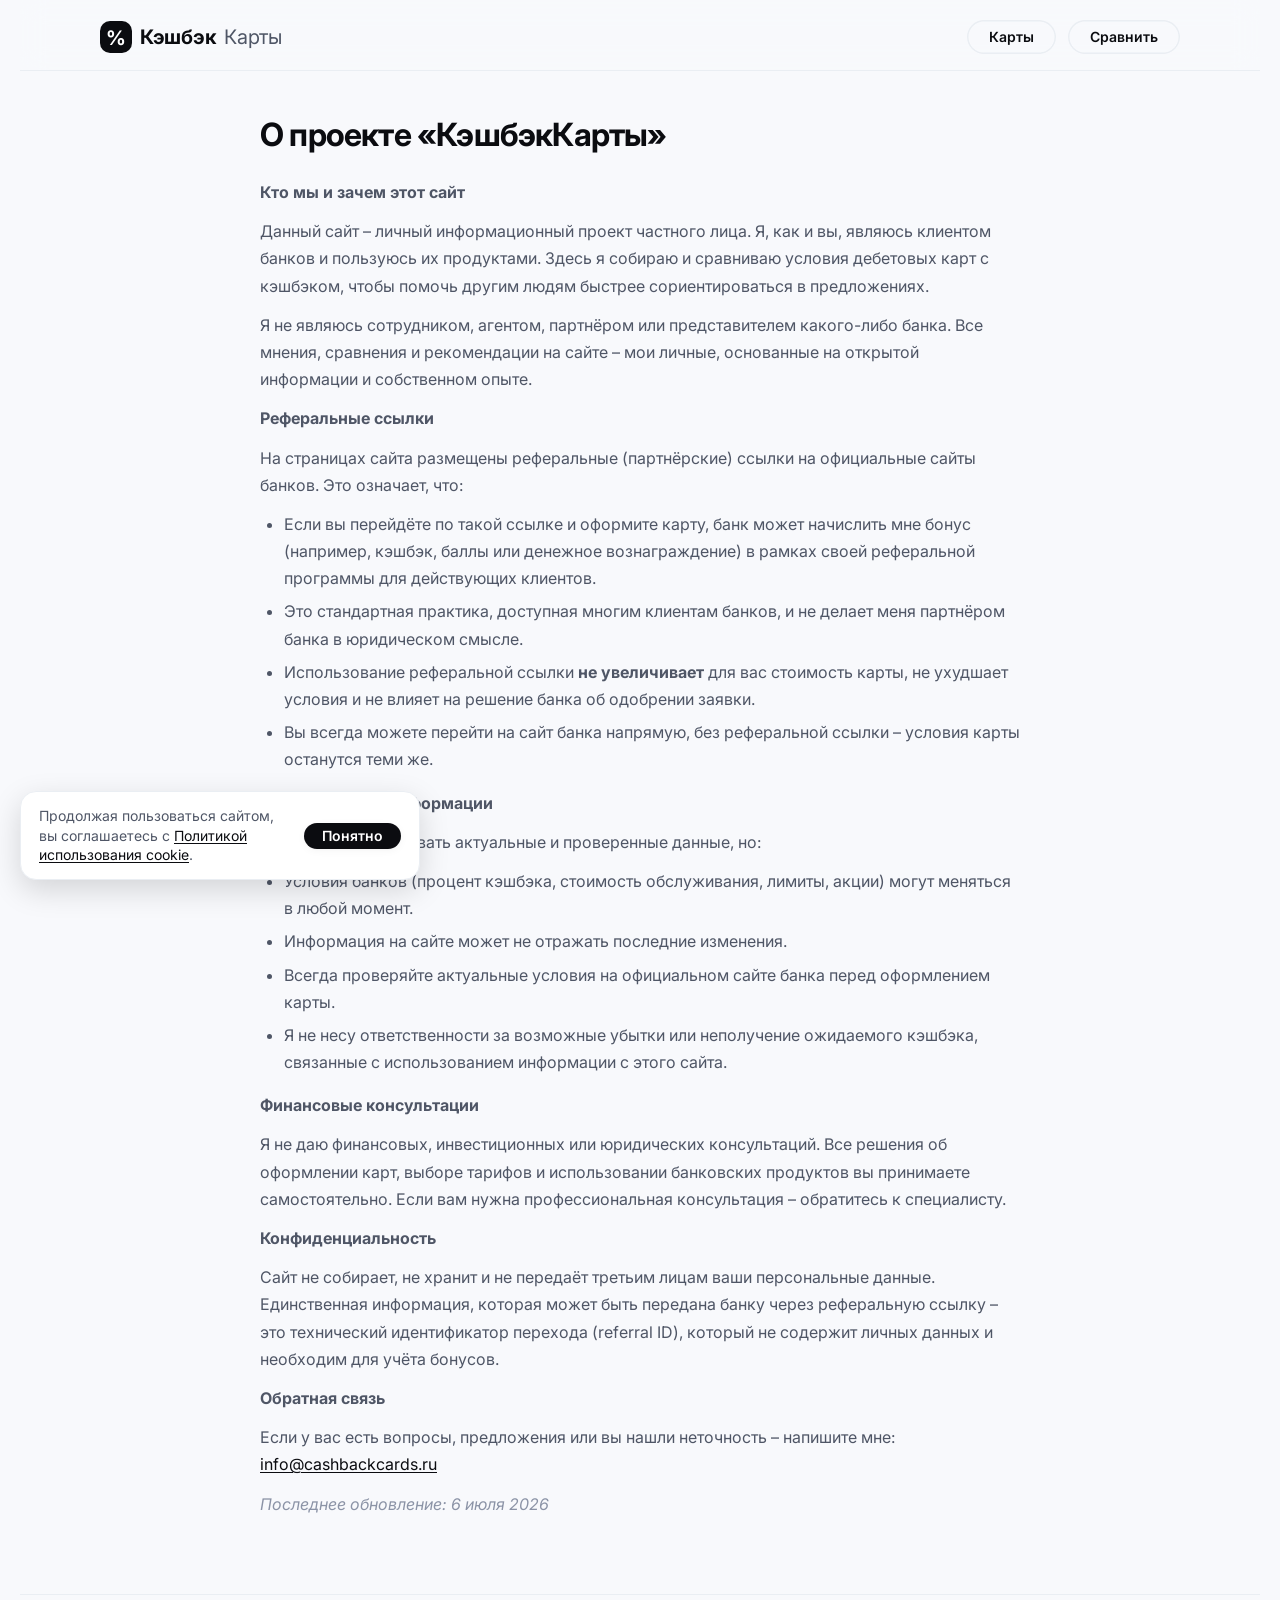
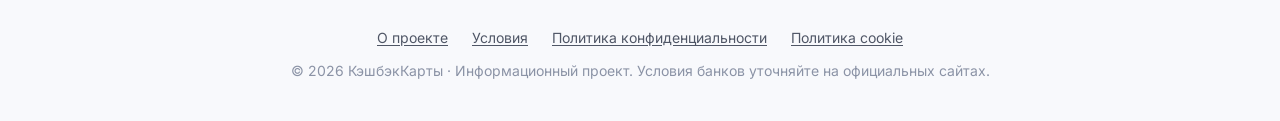
==== about.html @ fc5d35d4 "Add files via upload" ====
<!DOCTYPE html>
<html lang="ru">
<head>
    <meta charset="UTF-8" />
    <meta name="viewport" content="width=device-width, initial-scale=1.0" />
    <title>О проекте — КэшбэкКарты</title>
    <link rel="stylesheet" href="https://cdnjs.cloudflare.com/ajax/libs/font-awesome/6.0.0-beta3/css/all.min.css" />
    <link rel="preconnect" href="https://fonts.googleapis.com" />
    <link rel="preconnect" href="https://fonts.gstatic.com" crossorigin />
    <link href="https://fonts.googleapis.com/css2?family=Inter:opsz,wght@14..32,400;14..32,500;14..32,600;14..32,700&display=swap" rel="stylesheet" />
    <link rel="stylesheet" href="styles.css" />
</head>
<body>

    <!-- ===== HEADER ===== -->
    <header class="header">
        <div class="container">
            <a href="index.html" class="logo">
                <svg width="32" height="32" viewBox="0 0 32 32" fill="none" xmlns="http://www.w3.org/2000/svg">
                    <rect width="32" height="32" rx="10" fill="#0b0c10" />
                    <text x="50%" y="52%" dominant-baseline="central" text-anchor="middle" fill="#fff" font-size="20" font-weight="700" font-family="Inter, sans-serif">%</text>
                </svg>
                Кэшбэк<span>Карты</span>
            </a>
            <div class="header-actions">
                <a href="index.html#cards" class="btn btn-sm btn-outline">Карты</a>
                <a href="index.html#compare" class="btn btn-sm btn-outline">Сравнить</a>
            </div>
        </div>
    </header>

    <!-- ===== MAIN CONTENT ===== -->
    <main class="content-page">
        <h1>О проекте «КэшбэкКарты»</h1>

        <p><strong>Кто мы и зачем этот сайт</strong></p>
        <p>Данный сайт – личный информационный проект частного лица. Я, как и вы, являюсь клиентом банков и пользуюсь их продуктами. Здесь я собираю и сравниваю условия дебетовых карт с кэшбэком, чтобы помочь другим людям быстрее сориентироваться в предложениях.</p>
        <p>Я не являюсь сотрудником, агентом, партнёром или представителем какого-либо банка. Все мнения, сравнения и рекомендации на сайте – мои личные, основанные на открытой информации и собственном опыте.</p>

        <p><strong>Реферальные ссылки</strong></p>
        <p>На страницах сайта размещены реферальные (партнёрские) ссылки на официальные сайты банков. Это означает, что:</p>
        <ul>
            <li>Если вы перейдёте по такой ссылке и оформите карту, банк может начислить мне бонус (например, кэшбэк, баллы или денежное вознаграждение) в рамках своей реферальной программы для действующих клиентов.</li>
            <li>Это стандартная практика, доступная многим клиентам банков, и не делает меня партнёром банка в юридическом смысле.</li>
            <li>Использование реферальной ссылки <strong>не увеличивает</strong> для вас стоимость карты, не ухудшает условия и не влияет на решение банка об одобрении заявки.</li>
            <li>Вы всегда можете перейти на сайт банка напрямую, без реферальной ссылки – условия карты останутся теми же.</li>
        </ul>

        <p><strong>Достоверность информации</strong></p>
        <p>Я стараюсь публиковать актуальные и проверенные данные, но:</p>
        <ul>
            <li>Условия банков (процент кэшбэка, стоимость обслуживания, лимиты, акции) могут меняться в любой момент.</li>
            <li>Информация на сайте может не отражать последние изменения.</li>
            <li>Всегда проверяйте актуальные условия на официальном сайте банка перед оформлением карты.</li>
            <li>Я не несу ответственности за возможные убытки или неполучение ожидаемого кэшбэка, связанные с использованием информации с этого сайта.</li>
        </ul>

        <p><strong>Финансовые консультации</strong></p>
        <p>Я не даю финансовых, инвестиционных или юридических консультаций. Все решения об оформлении карт, выборе тарифов и использовании банковских продуктов вы принимаете самостоятельно. Если вам нужна профессиональная консультация – обратитесь к специалисту.</p>

        <p><strong>Конфиденциальность</strong></p>
        <p>Сайт не собирает, не хранит и не передаёт третьим лицам ваши персональные данные. Единственная информация, которая может быть передана банку через реферальную ссылку – это технический идентификатор перехода (referral ID), который не содержит личных данных и необходим для учёта бонусов.</p>

        <p><strong>Обратная связь</strong></p>
        <p>Если у вас есть вопросы, предложения или вы нашли неточность – напишите мне: <a href="mailto:info@cashbackcards.ru">info@cashbackcards.ru</a></p>
        <p><em>Последнее обновление: 6 июля 2026</em></p>
    </main>

    <!-- ===== FOOTER ===== -->
    <footer class="footer">
        <div class="container">
            <div class="footer-links">
                <a href="about.html">О проекте</a>
                <a href="terms.html">Условия</a>
                <a href="privacy.html">Политика конфиденциальности</a>
                <a href="cookies.html">Политика cookie</a>
            </div>
            <p>© 2026 КэшбэкКарты · Информационный проект. Условия банков уточняйте на официальных сайтах.</p>
        </div>
    </footer>

    <!-- ===== COOKIE BANNER ===== -->
    <div id="cookieBanner" class="cookie-banner">
        <p>
            Продолжая пользоваться сайтом, вы соглашаетесь с
            <a href="cookies.html">Политикой использования cookie</a>.
        </p>
        <button class="btn" id="acceptCookies">Понятно</button>
    </div>

    <script>
        (function() {
            const banner = document.getElementById('cookieBanner');
            const acceptBtn = document.getElementById('acceptCookies');
            if (localStorage.getItem('cookieConsent') === 'accepted') {
                banner.classList.remove('show');
            } else {
                banner.classList.add('show');
            }
            acceptBtn.addEventListener('click', function() {
                localStorage.setItem('cookieConsent', 'accepted');
                banner.classList.remove('show');
            });
        })();
    </script>

</body>
</html>
---- styles.css ----
/* ===== RESET & BASE ===== */
*,
*::before,
*::after {
    box-sizing: border-box;
    margin: 0;
    padding: 0;
}

:root {
    --font: 'Inter', -apple-system, BlinkMacSystemFont, 'Segoe UI', Roboto, sans-serif;
    --bg: #f8f9fc;
    --surface: #ffffff;
    --surface-hover: #f0f2f6;
    --text-primary: #0b0c10;
    --text-secondary: #4f5666;
    --text-tertiary: #8b93a6;
    --border: #eaeef3;
    --shadow-sm: 0 2px 8px rgba(0, 0, 0, .04), 0 1px 2px rgba(0, 0, 0, .02);
    --shadow-md: 0 8px 30px rgba(0, 0, 0, .06), 0 2px 8px rgba(0, 0, 0, .02);
    --shadow-lg: 0 20px 60px rgba(0, 0, 0, .08), 0 8px 24px rgba(0, 0, 0, .02);
    --radius: 20px;
    --radius-sm: 12px;
    --radius-full: 60px;
    --max-width: 1120px;
    --transition: .25s ease;
}

html {
    -webkit-font-smoothing: antialiased;
    -moz-osx-font-smoothing: grayscale;
}

body {
    font-family: var(--font);
    background: var(--bg);
    color: var(--text-primary);
    line-height: 1.5;
    padding: 0 20px;
}

a {
    text-decoration: none;
    color: inherit;
}

img {
    display: block;
    max-width: 100%;
}

.container {
    max-width: var(--max-width);
    margin: 0 auto;
    padding: 0 20px;
}

/* ===== BUTTONS ===== */
.btn {
    display: inline-flex;
    align-items: center;
    justify-content: center;
    gap: 8px;
    padding: 14px 32px;
    font-family: var(--font);
    font-weight: 600;
    font-size: 16px;
    line-height: 1;
    border: none;
    border-radius: var(--radius-full);
    cursor: pointer;
    transition: var(--transition);
    background: var(--surface);
    color: var(--text-primary);
    box-shadow: var(--shadow-sm);
}

.btn-primary {
    background: #0b0c10;
    color: #fff;
    box-shadow: 0 4px 16px rgba(11, 12, 16, .12);
}
.btn-primary:hover {
    background: #1f2128;
    transform: translateY(-2px);
    box-shadow: 0 8px 28px rgba(11, 12, 16, .16);
}

.btn-tbank {
    background: #ffdd2d;
    color: #0b0c10;
    box-shadow: 0 4px 16px rgba(255, 221, 45, .3);
}
.btn-tbank:hover {
    background: #f5d020;
    transform: translateY(-2px);
    box-shadow: 0 8px 28px rgba(255, 221, 45, .35);
}

.btn-yandex {
    background: #fc3f1d;
    color: #fff;
    box-shadow: 0 4px 16px rgba(252, 63, 29, .25);
}
.btn-yandex:hover {
    background: #e63514;
    transform: translateY(-2px);
    box-shadow: 0 8px 28px rgba(252, 63, 29, .3);
}

.btn-alfa {
    background: #ef3124;
    color: #fff;
    box-shadow: 0 4px 16px rgba(239, 49, 36, .25);
}
.btn-alfa:hover {
    background: #d62b1f;
    transform: translateY(-2px);
    box-shadow: 0 8px 28px rgba(239, 49, 36, .3);
}

.btn-outline {
    background: transparent;
    color: var(--text-primary);
    box-shadow: inset 0 0 0 1.5px var(--border);
}
.btn-outline:hover {
    background: var(--surface-hover);
    box-shadow: inset 0 0 0 1.5px var(--text-tertiary);
}

.btn-block {
    width: 100%;
    justify-content: center;
}

.btn-sm {
    padding: 10px 22px;
    font-size: 14px;
}

/* ===== HEADER ===== */
.header {
    padding: 20px 0 16px;
    border-bottom: 1px solid var(--border);
    background: rgba(248, 249, 252, .7);
    backdrop-filter: blur(12px);
    -webkit-backdrop-filter: blur(12px);
    position: sticky;
    top: 0;
    z-index: 100;
}

.header .container {
    display: flex;
    align-items: center;
    justify-content: space-between;
}

.logo {
    display: flex;
    align-items: center;
    gap: 8px;
    font-weight: 700;
    font-size: 20px;
    letter-spacing: -0.3px;
}
.logo svg {
    flex-shrink: 0;
}
.logo span {
    color: var(--text-secondary);
    font-weight: 400;
}

.header-actions {
    display: flex;
    align-items: center;
    gap: 12px;
}

/* ===== HERO ===== */
.hero {
    padding: 48px 0 40px;
    text-align: center;
}

.hero h1 {
    font-size: clamp(38px, 7vw, 64px);
    font-weight: 700;
    letter-spacing: -1.5px;
    line-height: 1.08;
    max-width: 720px;
    margin: 0 auto 18px;
}

.hero h1 .highlight {
    background: linear-gradient(135deg, #f5b042, #fc3f1d);
    -webkit-background-clip: text;
    -webkit-text-fill-color: transparent;
    background-clip: text;
}

.hero p {
    font-size: 18px;
    color: var(--text-secondary);
    max-width: 560px;
    margin: 0 auto 32px;
    line-height: 1.6;
}

.hero-actions {
    display: flex;
    flex-wrap: wrap;
    align-items: center;
    justify-content: center;
    gap: 12px;
}

.hero-stats {
    display: flex;
    justify-content: center;
    gap: 40px;
    margin-top: 40px;
    padding-top: 32px;
    border-top: 1px solid var(--border);
}

.hero-stats-item {
    text-align: center;
}

.hero-stats-item .num {
    font-size: 28px;
    font-weight: 700;
    letter-spacing: -0.5px;
}

.hero-stats-item .label {
    font-size: 14px;
    color: var(--text-tertiary);
    margin-top: 2px;
}

/* ===== SECTION ===== */
.section {
    padding: 56px 0;
}

.section-header {
    text-align: center;
    max-width: 600px;
    margin: 0 auto 40px;
}

.section-header h2 {
    font-size: clamp(28px, 4vw, 38px);
    font-weight: 700;
    letter-spacing: -0.8px;
    margin-bottom: 10px;
}

.section-header p {
    color: var(--text-secondary);
    font-size: 17px;
    line-height: 1.6;
}

/* ===== CARDS GRID ===== */
.cards-grid {
    display: grid;
    grid-template-columns: repeat(auto-fit, minmax(280px, 1fr));
    gap: 24px;
}

.card-offer {
    background: var(--surface);
    border-radius: var(--radius);
    padding: 24px 24px 28px;
    box-shadow: var(--shadow-sm);
    transition: var(--transition);
    border: 1px solid transparent;
    display: flex;
    flex-direction: column;
}

.card-offer:hover {
    transform: translateY(-4px);
    box-shadow: var(--shadow-md);
    border-color: var(--border);
}

.card-offer .card-image {
    width: 100%;
    border-radius: var(--radius-sm);
    margin-bottom: 16px;
    background: #f0f2f6;
    display: flex;
    align-items: center;
    justify-content: center;
    overflow: hidden;
    aspect-ratio: 1.6 / 1;
}

.card-offer .card-image img {
    width: 100%;
    height: 100%;
    object-fit: contain;
}

.card-offer .brand {
    display: flex;
    align-items: center;
    gap: 10px;
    margin-bottom: 12px;
}

.card-offer .brand-icon {
    width: 40px;
    height: 40px;
    flex-shrink: 0;
    border-radius: 8px;
    overflow: hidden;
    display: flex;
    align-items: center;
    justify-content: center;
}

.card-offer .brand-icon img {
    width: 100%;
    height: 100%;
    object-fit: contain;
}

.card-offer .brand-name {
    font-weight: 600;
    font-size: 18px;
}

.card-offer .badge {
    font-size: 12px;
    font-weight: 600;
    background: #fef3c7;
    color: #b45309;
    padding: 4px 12px;
    border-radius: var(--radius-full);
    margin-left: auto;
    white-space: nowrap;
}

.card-offer .cashback {
    font-size: 38px;
    font-weight: 700;
    letter-spacing: -1px;
    margin: 4px 0 4px;
}

.card-offer .cashback span {
    font-size: 18px;
    font-weight: 500;
    color: var(--text-secondary);
}

.card-offer .desc {
    color: var(--text-secondary);
    font-size: 15px;
    line-height: 1.6;
    margin-bottom: 14px;
    flex: 1;
}

.card-offer .features {
    list-style: none;
    padding: 0;
    margin: 0 0 18px;
    display: flex;
    flex-direction: column;
    gap: 6px;
}

.card-offer .features li {
    display: flex;
    align-items: flex-start;
    gap: 8px;
    font-size: 14px;
    color: var(--text-secondary);
}

.card-offer .features li svg {
    flex-shrink: 0;
    margin-top: 2px;
    color: #22c55e;
}

.card-offer .btn {
    margin-top: auto;
}

/* ===== COMPARISON TABLE ===== */
.comparison-wrap {
    background: var(--surface);
    border-radius: var(--radius);
    box-shadow: var(--shadow-sm);
    overflow: hidden;
    border: 1px solid var(--border);
}

.comparison-table {
    width: 100%;
    table-layout: fixed;
    border-collapse: collapse;
    font-size: 15px;
}

.comparison-table th,
.comparison-table td {
    padding: 16px 20px;
    text-align: left;
    border-bottom: 1px solid var(--border);
}

.comparison-table th:first-child,
.comparison-table td:first-child {
    width: 25%;
}
.comparison-table th:not(:first-child),
.comparison-table td:not(:first-child) {
    width: 25%;
}

.comparison-table th {
    background: var(--bg);
    font-weight: 600;
    font-size: 14px;
    color: var(--text-secondary);
    text-transform: uppercase;
    letter-spacing: .3px;
}

.comparison-table tr:last-child td {
    border-bottom: none;
}

.comparison-table .bank-cell {
    font-weight: 600;
    display: flex;
    align-items: center;
    gap: 10px;
}
.comparison-table .bank-cell .logo-sm {
    width: 24px;
    height: 24px;
}
.comparison-table .bank-cell .logo-sm img {
    width: 100%;
    height: 100%;
}

.comparison-table .check {
    color: #22c55e;
    font-weight: 700;
}

.comparison-table .row-icon {
    font-size: 18px;
    width: 1.4em;
    text-align: center;
    margin-right: 6px;
    color: var(--text-secondary);
}

/* ===== CTA ===== */
.cta-section {
    background: var(--surface);
    border-radius: var(--radius);
    padding: 48px 40px;
    text-align: center;
    box-shadow: var(--shadow-sm);
    border: 1px solid var(--border);
    margin-top: 16px;
}

.cta-section h2 {
    font-size: clamp(26px, 3.5vw, 36px);
    font-weight: 700;
    letter-spacing: -0.8px;
    margin-bottom: 10px;
}

.cta-section p {
    color: var(--text-secondary);
    font-size: 17px;
    max-width: 480px;
    margin: 0 auto 28px;
    line-height: 1.6;
}

.cta-actions {
    display: flex;
    flex-wrap: wrap;
    justify-content: center;
    gap: 12px;
}

/* ===== CONTENT PAGES (about, terms, privacy, cookies) ===== */
.content-page {
    padding: 40px 20px;
    max-width: 800px;
    margin: 0 auto;
}

.content-page h1 {
    font-size: 32px;
    font-weight: 700;
    letter-spacing: -0.8px;
    margin-bottom: 20px;
}

.content-page h2 {
    font-size: 24px;
    font-weight: 600;
    margin: 28px 0 12px;
    letter-spacing: -0.4px;
}

.content-page p {
    margin-bottom: 12px;
    color: var(--text-secondary);
    line-height: 1.7;
}

.content-page ul {
    margin: 12px 0 16px 24px;
    color: var(--text-secondary);
    line-height: 1.7;
}

.content-page ul li {
    margin-bottom: 6px;
}

.content-page a {
    color: var(--text-link, #0b0c10);
    text-decoration: underline;
    text-underline-offset: 2px;
}
.content-page a:hover {
    color: var(--text-primary);
}

.content-page em {
    color: var(--text-tertiary);
    font-style: italic;
}

/* ===== FOOTER ===== */
.footer {
    padding: 32px 0 40px;
    border-top: 1px solid var(--border);
    margin-top: 24px;
    text-align: center;
    font-size: 14px;
    color: var(--text-tertiary);
}

.footer a {
    color: var(--text-secondary);
    text-decoration: underline;
    text-underline-offset: 2px;
}
.footer a:hover {
    color: var(--text-primary);
}

.footer-links {
    display: flex;
    justify-content: center;
    gap: 24px;
    margin-bottom: 12px;
    flex-wrap: wrap;
}

/* ===== COOKIE BANNER (CashUP style) ===== */
.cookie-banner {
    position: fixed;
    bottom: 20px;
    left: 20px;
    max-width: 400px;
    background: var(--surface);
    border-radius: 16px;
    box-shadow: 0 10px 30px rgba(0, 0, 0, 0.15);
    padding: 14px 18px;
    z-index: 9999;
    display: none;
    align-items: center;
    justify-content: space-between;
    gap: 14px;
    border: 1px solid var(--border);
}
.cookie-banner.show {
    display: flex;
}
.cookie-banner p {
    font-size: 14px;
    color: var(--text-secondary);
    margin: 0;
    flex: 1;
    line-height: 1.4;
}
.cookie-banner a {
    color: var(--text-link, var(--text-primary));
    text-decoration: underline;
    text-underline-offset: 2px;
}
.cookie-banner .btn {
    padding: 6px 18px;
    font-size: 14px;
    font-weight: 600;
    background: var(--button-color-primary, #0b0c10);
    color: var(--text-color-primary-inverted, #fff);
    border: none;
    border-radius: 30px;
    cursor: pointer;
    white-space: nowrap;
    transition: background 0.2s;
}
.cookie-banner .btn:hover {
    background: var(--button-color-primary-active, #1f2128);
}
@media (max-width: 640px) {
    .cookie-banner {
        left: 16px;
        right: 16px;
        max-width: none;
        bottom: 16px;
        padding: 12px 16px;
        flex-wrap: wrap;
        justify-content: center;
        text-align: center;
    }
    .cookie-banner p {
        flex: 1 1 100%;
        text-align: center;
    }
}

/* ===== RESPONSIVE ===== */
@media (max-width: 768px) {
    body {
        padding: 0 16px;
    }
    .container {
        padding: 0 12px;
    }
    .hero {
        padding: 32px 0 28px;
    }
    .hero h1 {
        font-size: 32px;
    }
    .hero-stats {
        gap: 24px;
        flex-wrap: wrap;
    }
    .hero-stats-item .num {
        font-size: 22px;
    }
    .section {
        padding: 40px 0;
    }
    .cards-grid {
        grid-template-columns: 1fr;
        max-width: 420px;
        margin: 0 auto;
    }
    .comparison-table {
        font-size: 13px;
    }
    .comparison-table th,
    .comparison-table td {
        padding: 12px 14px;
    }
    .cta-section {
        padding: 32px 20px;
    }
    .header .logo {
        font-size: 17px;
    }
    .header-actions .btn-sm {
        padding: 8px 16px;
        font-size: 13px;
    }
    .content-page {
        padding: 24px 12px;
    }
    .content-page h1 {
        font-size: 28px;
    }
    .content-page h2 {
        font-size: 20px;
    }
}

@media (max-width: 480px) {
    .hero h1 {
        font-size: 28px;
    }
    .hero p {
        font-size: 16px;
    }
    .hero-stats {
        flex-direction: column;
        gap: 12px;
    }
    .comparison-table {
        font-size: 12px;
    }
    .comparison-table th,
    .comparison-table td {
        padding: 10px 10px;
    }
    .comparison-table .bank-cell {
        gap: 6px;
        font-size: 13px;
    }
    .content-page h1 {
        font-size: 24px;
    }
    .content-page h2 {
        font-size: 18px;
    }
}
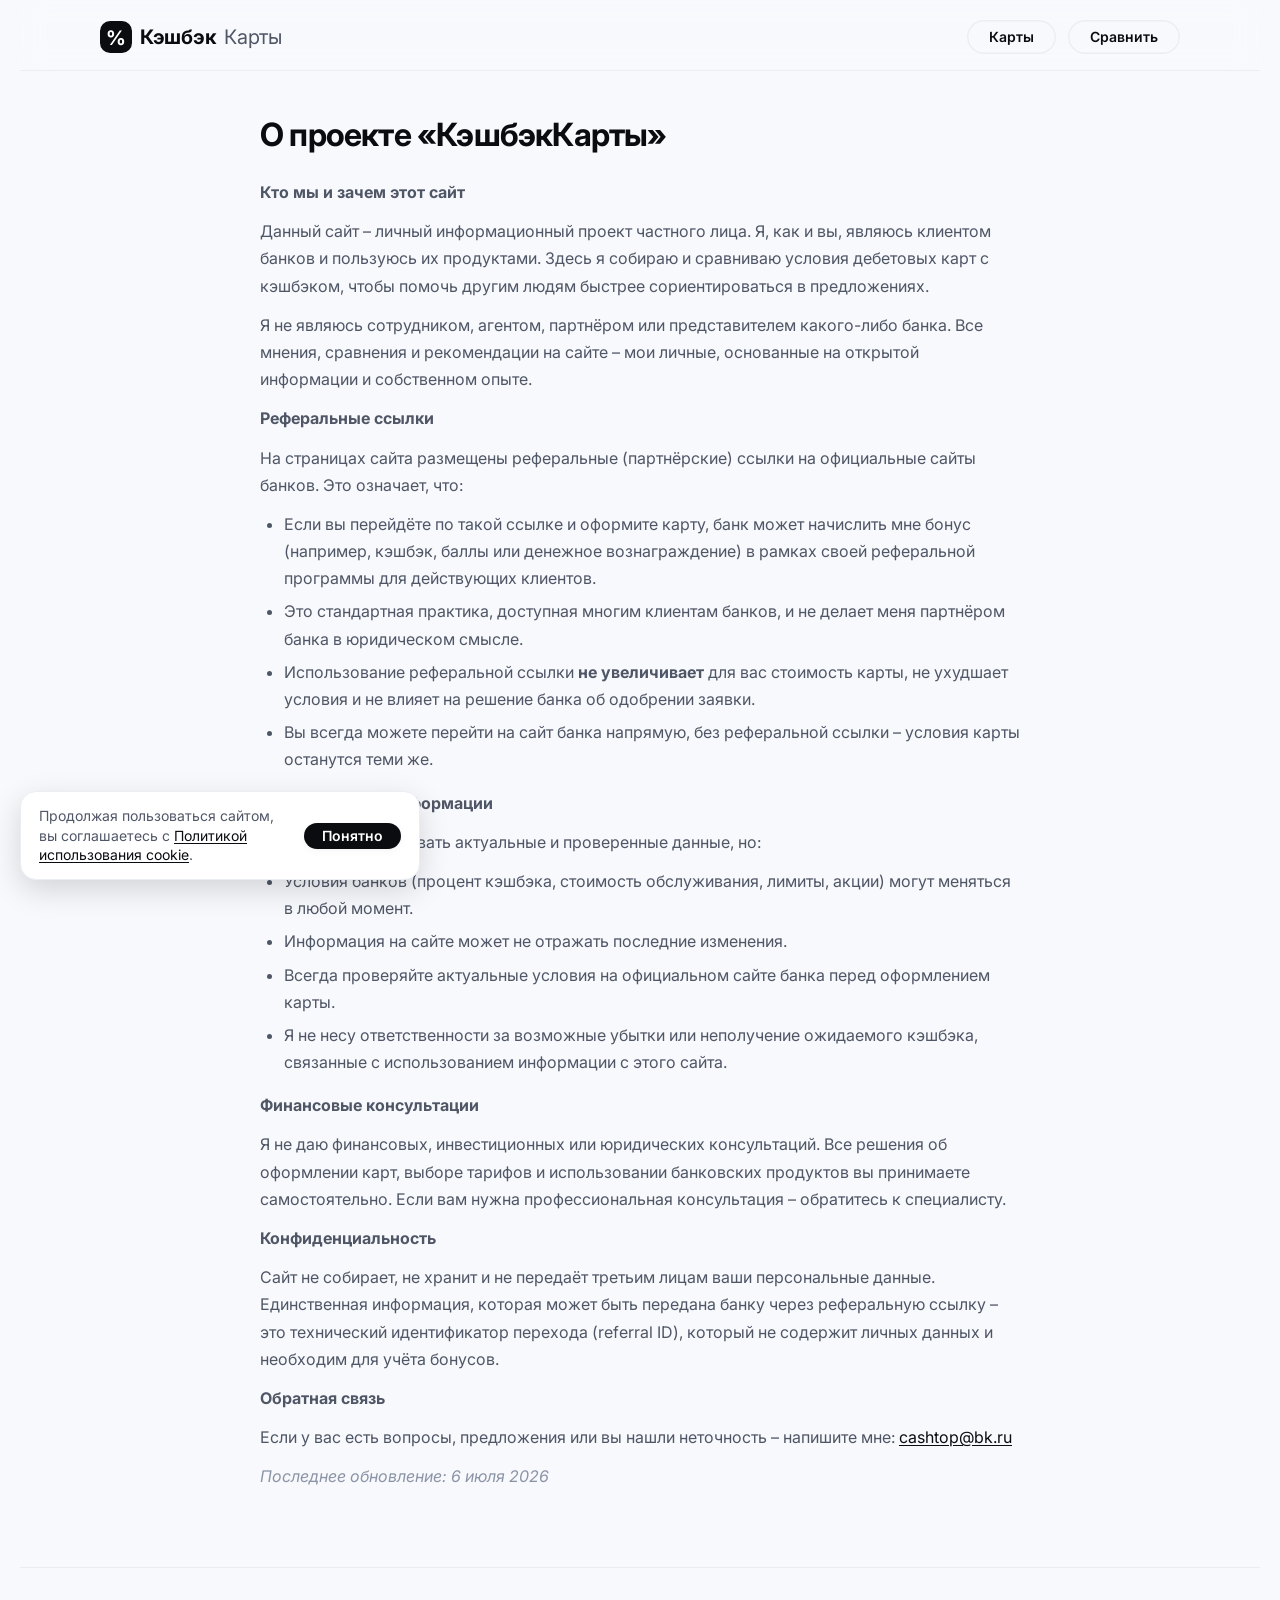
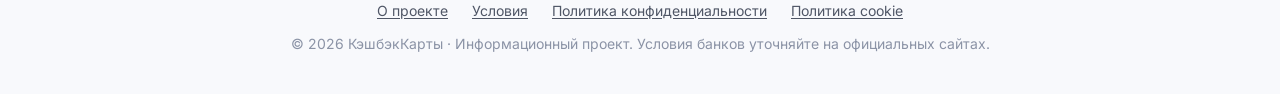
==== commit 51a289d1: "Update about.html" ====
--- a/about.html
+++ b/about.html
@@ -62,7 +62,7 @@
         <p>Сайт не собирает, не хранит и не передаёт третьим лицам ваши персональные данные. Единственная информация, которая может быть передана банку через реферальную ссылку – это технический идентификатор перехода (referral ID), который не содержит личных данных и необходим для учёта бонусов.</p>
 
         <p><strong>Обратная связь</strong></p>
-        <p>Если у вас есть вопросы, предложения или вы нашли неточность – напишите мне: <a href="mailto:info@cashbackcards.ru">info@cashbackcards.ru</a></p>
+        <p>Если у вас есть вопросы, предложения или вы нашли неточность – напишите мне: <a href="mailto:cashtop@bk.ru">cashtop@bk.ru</a></p>
         <p><em>Последнее обновление: 6 июля 2026</em></p>
     </main>
 
@@ -105,4 +105,4 @@
     </script>
 
 </body>
-</html>+</html>
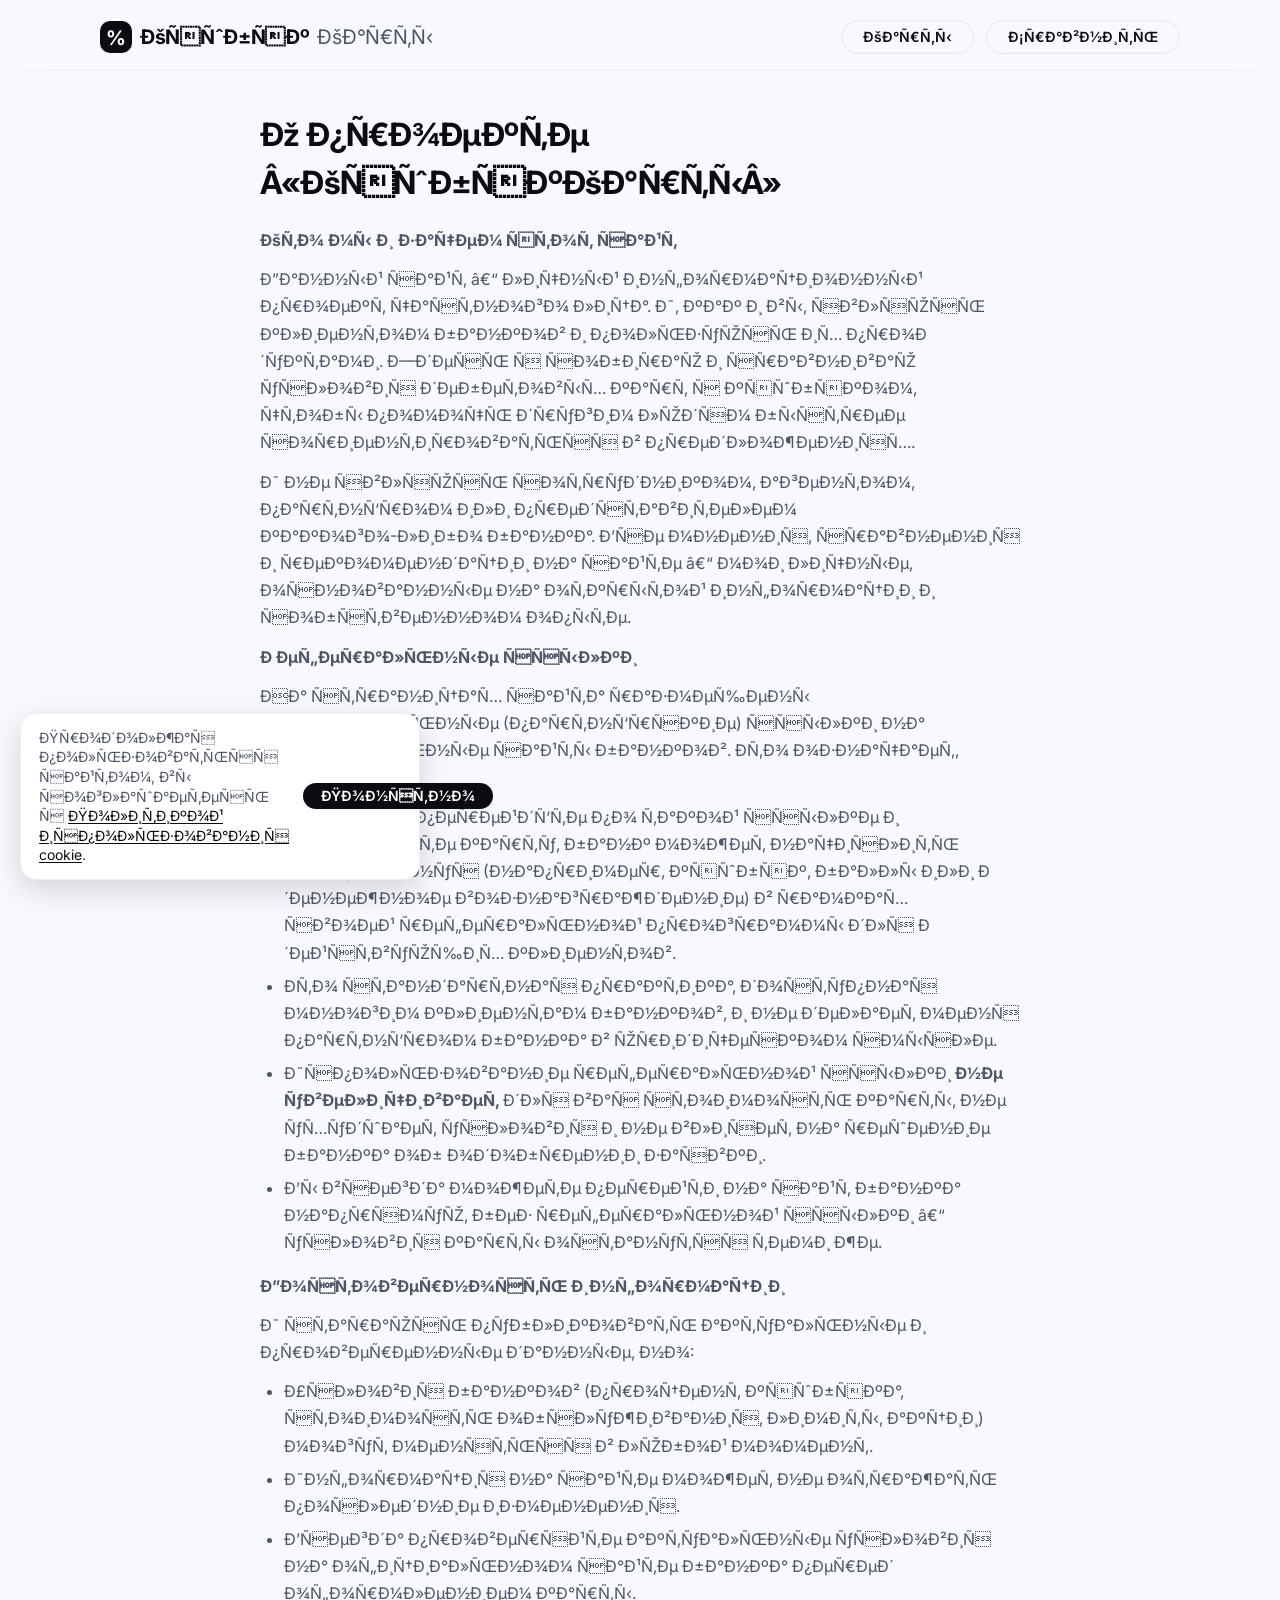
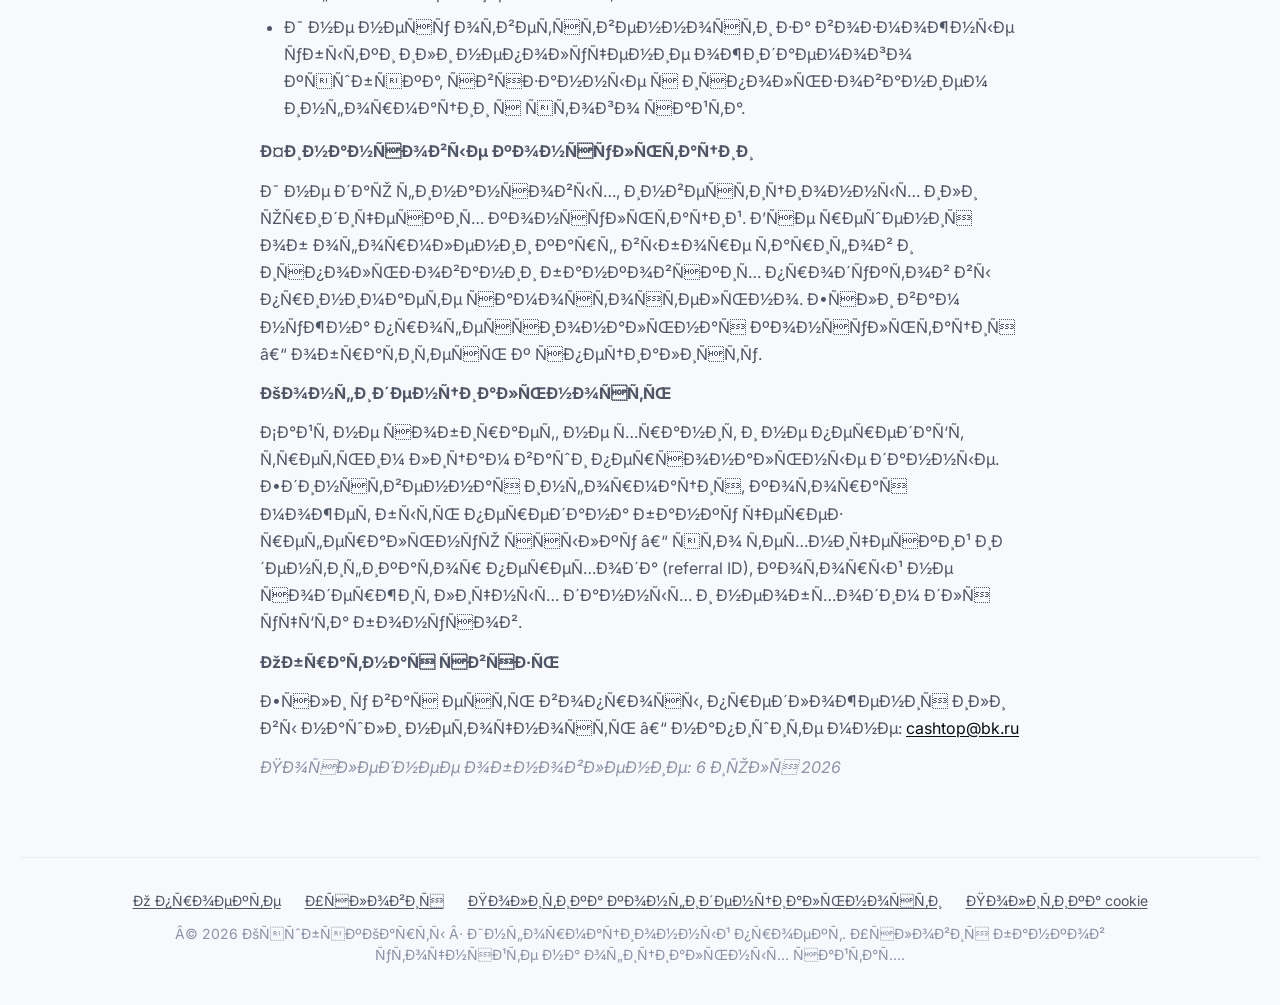
==== commit 7c4557fa: "Update about.html" ====
--- a/about.html
+++ b/about.html
@@ -1,14 +1,64 @@
 <!DOCTYPE html>
 <html lang="ru">
 <head>
+
+    <!-- Yandex.Metrika counter -->
+    <script type="text/javascript">
+        (function(m,e,t,r,i,k,a){
+            m[i]=m[i]||function(){(m[i].a=m[i].a||[]).push(arguments)};
+            m[i].l=1*new Date();
+            for (var j = 0; j < document.scripts.length; j++) {if (document.scripts[j].src === r) { return; }}
+            k=e.createElement(t),a=e.getElementsByTagName(t)[0],k.async=1,k.src=r,a.parentNode.insertBefore(k,a)
+        })(window, document,'script','https://mc.yandex.ru/metrika/tag.js?id=110463115', 'ym');
+    
+        ym(110463115, 'init', {ssr:true, webvisor:true, clickmap:true, ecommerce:"dataLayer", referrer: document.referrer, url: location.href, accurateTrackBounce:true, trackLinks:true});
+    </script>
+    <noscript><div><img src="https://mc.yandex.ru/watch/110463115" style="position:absolute; left:-9999px;" alt="" /></div></noscript>
+    <!-- /Yandex.Metrika counter -->
+
+    <!-- Управление индексацией -->
+    <meta name="robots" content="index, follow">
+    
+    <!-- Канонический URL (основной адрес страницы, защита от дублей) -->
+    <link rel="canonical" href="https://cash-top.ru/about.html">
+    
+    <!-- Open Graph (для соцсетей) -->
+    <meta property="og:locale" content="ru_RU">
+    <meta property="og:type" content="website">
+    <meta property="og:site_name" content="КэшбэкКарты">
+    <meta property="og:url" content="https://cash-top.ru/about.html">
+    <!-- Картинка для соцсетей (общая для всех страниц, либо своя для каждой) -->
+    <meta property="og:image" content="https://cash-top.ru/og-image-1200x630.png">
+    <meta property="og:image:width" content="1200">
+    <meta property="og:image:height" content="630">
+    
     <meta charset="UTF-8" />
     <meta name="viewport" content="width=device-width, initial-scale=1.0" />
-    <title>О проекте — КэшбэкКарты</title>
+    <title>О проекте КэшбэкКарты – независимое сравнение банковских карт</title>
+    <meta name="description" content="Узнайте, как мы сравниваем карты с кэшбэком. Информация о реферальных ссылках, нашем подходе и почему мы не являемся партнёрами банков." />
     <link rel="stylesheet" href="https://cdnjs.cloudflare.com/ajax/libs/font-awesome/6.0.0-beta3/css/all.min.css" />
     <link rel="preconnect" href="https://fonts.googleapis.com" />
     <link rel="preconnect" href="https://fonts.gstatic.com" crossorigin />
     <link href="https://fonts.googleapis.com/css2?family=Inter:opsz,wght@14..32,400;14..32,500;14..32,600;14..32,700&display=swap" rel="stylesheet" />
     <link rel="stylesheet" href="styles.css" />
+
+    <!-- Базовый фавикон -->
+    <link rel="icon" type="image/x-icon" href="/favicon.ico">
+    <link rel="icon" type="image/svg+xml" href="/favicon.svg">
+    
+    <!-- Для современных браузеров -->
+    <link rel="icon" type="image/png" sizes="32x32" href="/favicon-32x32.png">
+    <link rel="icon" type="image/png" sizes="16x16" href="/favicon-16x16.png">
+    
+    <!-- Для iOS (Apple Touch Icon) -->
+    <link rel="apple-touch-icon" sizes="180x180" href="/apple-touch-icon.png">
+    
+    <!-- Для Android Chrome (PWA) -->
+    <link rel="manifest" href="/site.webmanifest">
+    
+    <!-- Цвет темы в браузере (опционально) -->
+    <meta name="theme-color" content="#0b0c10">
+    
 </head>
 <body>
 
